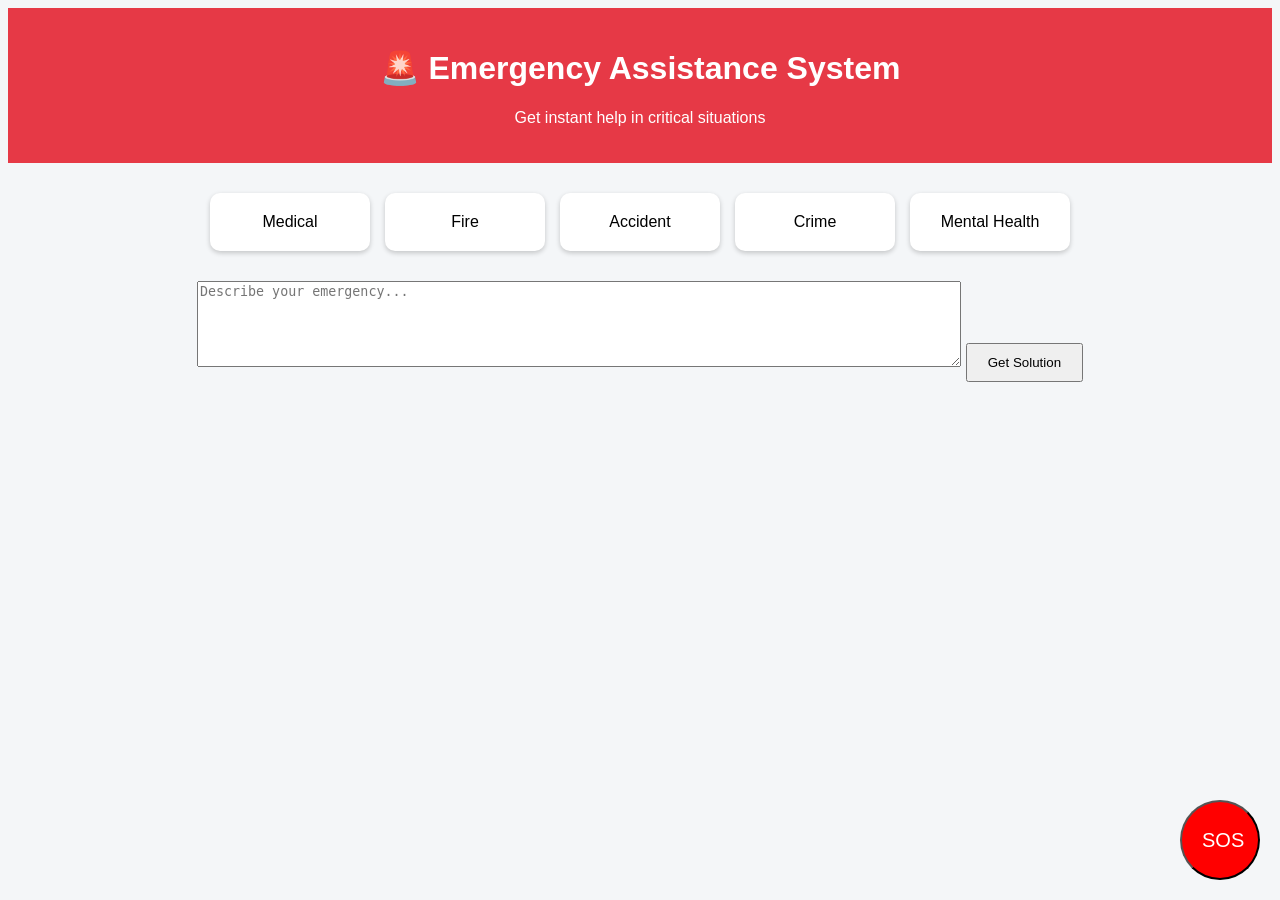
==== index.html @ 2b007519 "Add files via upload" ====
<!DOCTYPE html>
<html>
<head>
  <title>Emergency Assistance System</title>
  <link rel="stylesheet" href="style.css">
</head>
<body>

<header>
  <h1>🚨 Emergency Assistance System</h1>
  <p>Get instant help in critical situations</p>
</header>

<section class="cards">
  <div class="card">Medical</div>
  <div class="card">Fire</div>
  <div class="card">Accident</div>
  <div class="card">Crime</div>
  <div class="card">Mental Health</div>
</section>

<section class="input-box">
  <textarea placeholder="Describe your emergency..."></textarea>
  <button>Get Solution</button>
</section>

<button class="sos">SOS</button>

<script src="script.js"></script>
</body>
</html>
---- style.css ----
body {
  font-family: Arial;
  background: #f4f6f8;
  text-align: center;
}

header {
  background: #e63946;
  color: white;
  padding: 20px;
}

.cards {
  display: flex;
  justify-content: center;
  gap: 15px;
  margin: 30px;
}

.card {
  background: white;
  padding: 20px;
  width: 120px;
  border-radius: 10px;
  cursor: pointer;
  box-shadow: 0 2px 5px rgba(0,0,0,0.2);
}

textarea {
  width: 60%;
  height: 80px;
}

button {
  padding: 10px 20px;
  margin-top: 10px;
}

.sos {
  position: fixed;
  bottom: 20px;
  right: 20px;
  background: red;
  color: white;
  border-radius: 50%;
  width: 80px;
  height: 80px;
  font-size: 20px;
}
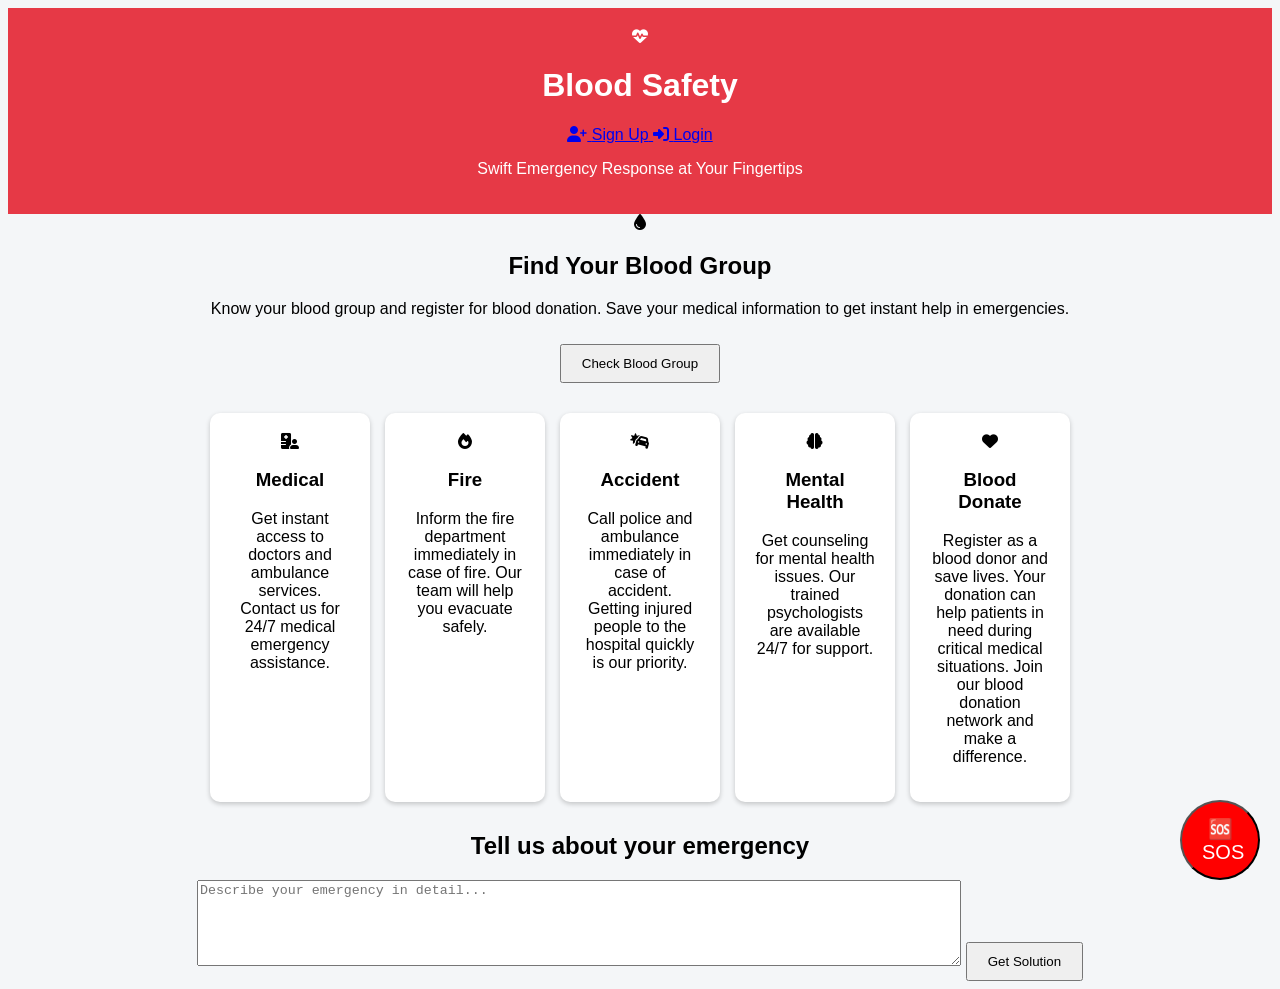
==== commit dc06adef: "Revamp index.html for Emergency Assistance System Updated the HTML structure to enhance the Emergenc" ====
--- a/index.html
+++ b/index.html
@@ -3,28 +3,81 @@
 <head>
   <title>Emergency Assistance System</title>
   <link rel="stylesheet" href="style.css">
+  <link rel="stylesheet" href="https://cdnjs.cloudflare.com/ajax/libs/font-awesome/6.4.0/css/all.min.css">
 </head>
 <body>
 
 <header>
-  <h1>🚨 Emergency Assistance System</h1>
-  <p>Get instant help in critical situations</p>
+  <div class="header-top">
+    <div class="logo-section">
+      <i class="fas fa-heartbeat"></i>
+      <h1>Blood Safety</h1>
+    </div>
+    <div class="auth-icons">
+      <a href="#signup" class="icon-link" title="Sign Up">
+        <i class="fas fa-user-plus"></i>
+        <span>Sign Up</span>
+      </a>
+      <a href="#login" class="icon-link" title="Login">
+        <i class="fas fa-sign-in-alt"></i>
+        <span>Login</span>
+      </a>
+    </div>
+  </div>
+  <p>Swift Emergency Response at Your Fingertips</p>
 </header>
 
+<section class="info-section">
+  <div class="blood-group-card">
+    <div class="blood-icon">
+      <i class="fas fa-droplet"></i>
+    </div>
+    <h2>Find Your Blood Group</h2>
+    <p>Know your blood group and register for blood donation. Save your medical information to get instant help in emergencies.</p>
+    <button class="btn-blood-group">Check Blood Group</button>
+  </div>
+  
+</section>
+
 <section class="cards">
-  <div class="card">Medical</div>
-  <div class="card">Fire</div>
-  <div class="card">Accident</div>
-  <div class="card">Crime</div>
-  <div class="card">Mental Health</div>
+  <div class="card">
+    <div class="card-icon"><i class="fas fa-hospital-user"></i></div>
+    <h3>Medical</h3>
+    <p>Get instant access to doctors and ambulance services. Contact us for 24/7 medical emergency assistance.</p>
+  </div>
+  
+  <div class="card">
+    <div class="card-icon"><i class="fas fa-fire"></i></div>
+    <h3>Fire</h3>
+    <p>Inform the fire department immediately in case of fire. Our team will help you evacuate safely.</p>
+  </div>
+  
+  <div class="card">
+    <div class="card-icon"><i class="fas fa-car-crash"></i></div>
+    <h3>Accident</h3>
+    <p>Call police and ambulance immediately in case of accident. Getting injured people to the hospital quickly is our priority.</p>
+  </div>
+ 
+  <div class="card">
+    <div class="card-icon"><i class="fas fa-brain"></i></div>
+    <h3>Mental Health</h3>
+    <p>Get counseling for mental health issues. Our trained psychologists are available 24/7 for support.</p>
+  </div>
+
+  <div class="card">
+    <div class="card-icon"><i class="fas fa-heart"></i></div>
+    <h3>Blood Donate</h3>
+    <p>Register as a blood donor and save lives. Your donation can help patients in need during critical medical situations. Join our blood donation network and make a difference.</p>
+  </div>
 </section>
 
 <section class="input-box">
-  <textarea placeholder="Describe your emergency..."></textarea>
-  <button>Get Solution</button>
+  <h2>Tell us about your emergency</h2>
+  <textarea placeholder="Describe your emergency in detail..."></textarea>
+  <button class="btn-solution">Get Solution</button>
 </section>
 
-<button class="sos">SOS</button>
+<button class="sos">🆘 SOS</button>
 
 <script src="script.js"></script>
 </body>
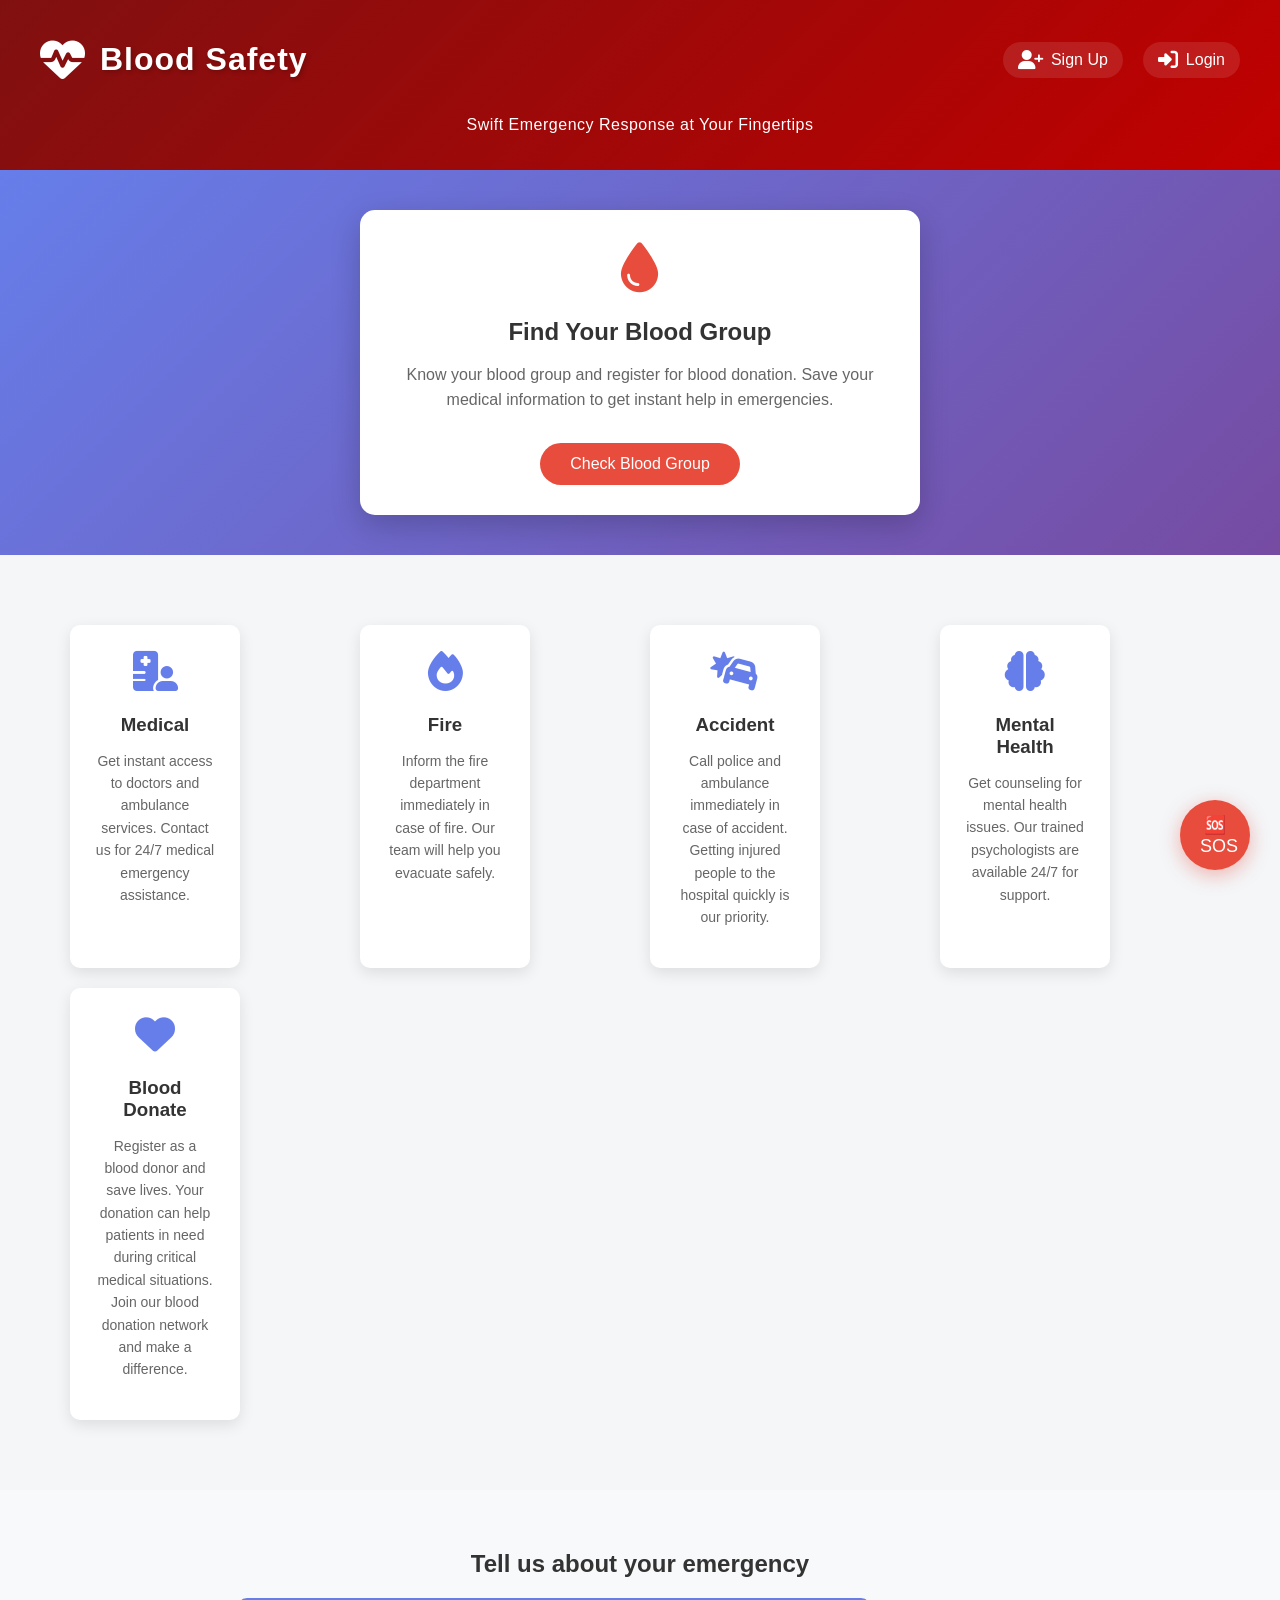
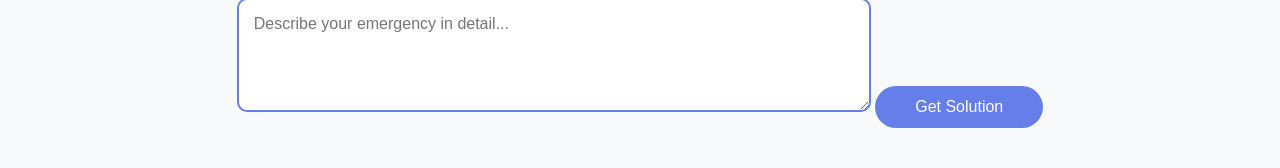
==== commit 9ccb22bd: "Add files via upload" ====
--- a/index.html
+++ b/index.html
@@ -81,4 +81,4 @@
 
 <script src="script.js"></script>
 </body>
-</html>
+</html>
--- a/style.css
+++ b/style.css
@@ -1,3 +1,13 @@
+body {
+  margin: 0;
+  padding: 0;
+  overflow-x: hidden;
+}
+
+html {
+  margin: 0;
+  padding: 0;
+}
 body {
   font-family: Arial;
   background: #f4f6f8;
@@ -5,9 +15,76 @@
 }
 
 header {
-  background: #e63946;
-  color: white;
-  padding: 20px;
+  background: linear-gradient(135deg, #801010 0%, #c10000 100%);
+  color: white;
+  padding: 20px 40px;
+  box-shadow: 0 5px 20px rgba(0,0,0,0.1);
+}
+
+.header-top {
+  display: flex;
+  justify-content: space-between;
+  align-items: center;
+  margin-bottom: 10px;
+}
+
+.logo-section {
+  display: flex;
+  align-items: center;
+  gap: 15px;
+}
+
+.logo-section i {
+  font-size: 45px;
+  color: #fff;
+  animation: heartbeat 1.5s infinite;
+}
+
+.logo-section h1 {
+  font-size: 32px;
+  font-weight: 700;
+  letter-spacing: 1px;
+  text-shadow: 2px 2px 4px rgba(0,0,0,0.2);
+}
+
+@keyframes heartbeat {
+  0%, 100% { transform: scale(1); }
+  50% { transform: scale(1.1); }
+}
+
+.auth-icons {
+  display: flex;
+  gap: 25px;
+}
+
+.icon-link {
+  display: flex;
+  align-items: center;
+  gap: 8px;
+  text-decoration: none;
+  color: white;
+  font-size: 16px;
+  transition: 0.3s ease;
+  padding: 8px 15px;
+  border-radius: 20px;
+  background: rgba(255,255,255,0.1);
+}
+
+.icon-link:hover {
+  color: #ffcc00;
+  background: rgba(255,255,255,0.2);
+  transform: translateY(-3px);
+}
+
+.icon-link i {
+  font-size: 18px;
+}
+
+header p {
+  text-align: center;
+  font-size: 16px;
+  font-weight: 300;
+  letter-spacing: 0.5px;
 }
 
 .cards {
@@ -47,3 +124,191 @@
   height: 80px;
   font-size: 20px;
 }
+.header-top {
+  display: flex;
+  justify-content: space-between;
+  align-items: center;
+}
+
+.auth-icons {
+  display: flex;
+  gap: 20px;
+}
+
+.icon-link {
+  display: flex;
+  align-items: center;
+  gap: 8px;
+  text-decoration: none;
+  color: white;
+  font-size: 16px;
+  transition: 0.3s ease;
+}
+
+.icon-link:hover {
+  color: #ffcc00;
+  transform: scale(1.1);
+}
+
+.icon-link i {
+  font-size: 20px;
+}
+/* ...existing code... */
+
+.info-section {
+  padding: 40px 20px;
+  background: linear-gradient(135deg, #667eea 0%, #764ba2 100%);
+  text-align: center;
+}
+
+.blood-group-card {
+  background: white;
+  padding: 30px;
+  border-radius: 15px;
+  max-width: 500px;
+  margin: 0 auto;
+  box-shadow: 0 10px 30px rgba(0,0,0,0.2);
+  transition: transform 0.3s ease;
+}
+
+.blood-group-card:hover {
+  transform: translateY(-10px);
+}
+
+.blood-icon {
+  font-size: 50px;
+  color: #e74c3c;
+  margin-bottom: 15px;
+}
+
+.blood-group-card h2 {
+  color: #333;
+  margin-bottom: 15px;
+}
+
+.blood-group-card p {
+  color: #666;
+  line-height: 1.6;
+  margin-bottom: 20px;
+}
+
+.btn-blood-group {
+  background: #e74c3c;
+  color: white;
+  padding: 12px 30px;
+  border: none;
+  border-radius: 25px;
+  cursor: pointer;
+  font-size: 16px;
+  transition: 0.3s ease;
+}
+
+.btn-blood-group:hover {
+  background: #c0392b;
+  transform: scale(1.05);
+}
+
+/* Cards styling */
+.cards {
+  display: grid;
+  grid-template-columns: repeat(auto-fit, minmax(250px, 1fr));
+  gap: 20px;
+  padding: 40px;
+}
+
+.card {
+  background: white;
+  padding: 25px;
+  border-radius: 10px;
+  box-shadow: 0 5px 15px rgba(0,0,0,0.1);
+  transition: transform 0.3s ease;
+  text-align: center;
+}
+
+.card:hover {
+  transform: translateY(-10px);
+  box-shadow: 0 10px 25px rgba(0,0,0,0.2);
+}
+
+.card-icon {
+  font-size: 40px;
+  margin-bottom: 15px;
+  color: #667eea;
+}
+
+.card h3 {
+  color: #333;
+  margin-bottom: 10px;
+}
+
+.card p {
+  color: #666;
+  line-height: 1.6;
+  font-size: 14px;
+}
+
+/* Input section */
+.input-box {
+  padding: 40px;
+  background: #f8f9fa;
+  text-align: center;
+}
+
+.input-box h2 {
+  color: #333;
+  margin-bottom: 20px;
+}
+
+.input-box textarea {
+  width: 90%;
+  max-width: 600px;
+  padding: 15px;
+  border-radius: 10px;
+  border: 2px solid #667eea;
+  font-size: 16px;
+  font-family: Arial, sans-serif;
+}
+
+.btn-solution {
+  background: #667eea;
+  color: white;
+  padding: 12px 40px;
+  border: none;
+  border-radius: 25px;
+  cursor: pointer;
+  font-size: 16px;
+  margin-top: 15px;
+  transition: 0.3s ease;
+}
+
+.btn-solution:hover {
+  background: #5568d3;
+  transform: scale(1.05);
+}
+
+/* SOS Button */
+.sos {
+  position: fixed;
+  bottom: 30px;
+  right: 30px;
+  width: 70px;
+  height: 70px;
+  border-radius: 50%;
+  background: #e74c3c;
+  color: white;
+  border: none;
+  font-size: 18px;
+  cursor: pointer;
+  box-shadow: 0 5px 20px rgba(231, 76, 60, 0.4);
+  animation: pulse 2s infinite;
+}
+
+.sos:hover {
+  background: #c0392b;
+  transform: scale(1.1);
+}
+
+@keyframes pulse {
+  0%, 100% { box-shadow: 0 5px 20px rgba(231, 76, 60, 0.4); }
+  50% { box-shadow: 0 5px 40px rgba(231, 76, 60, 0.8); }
+}
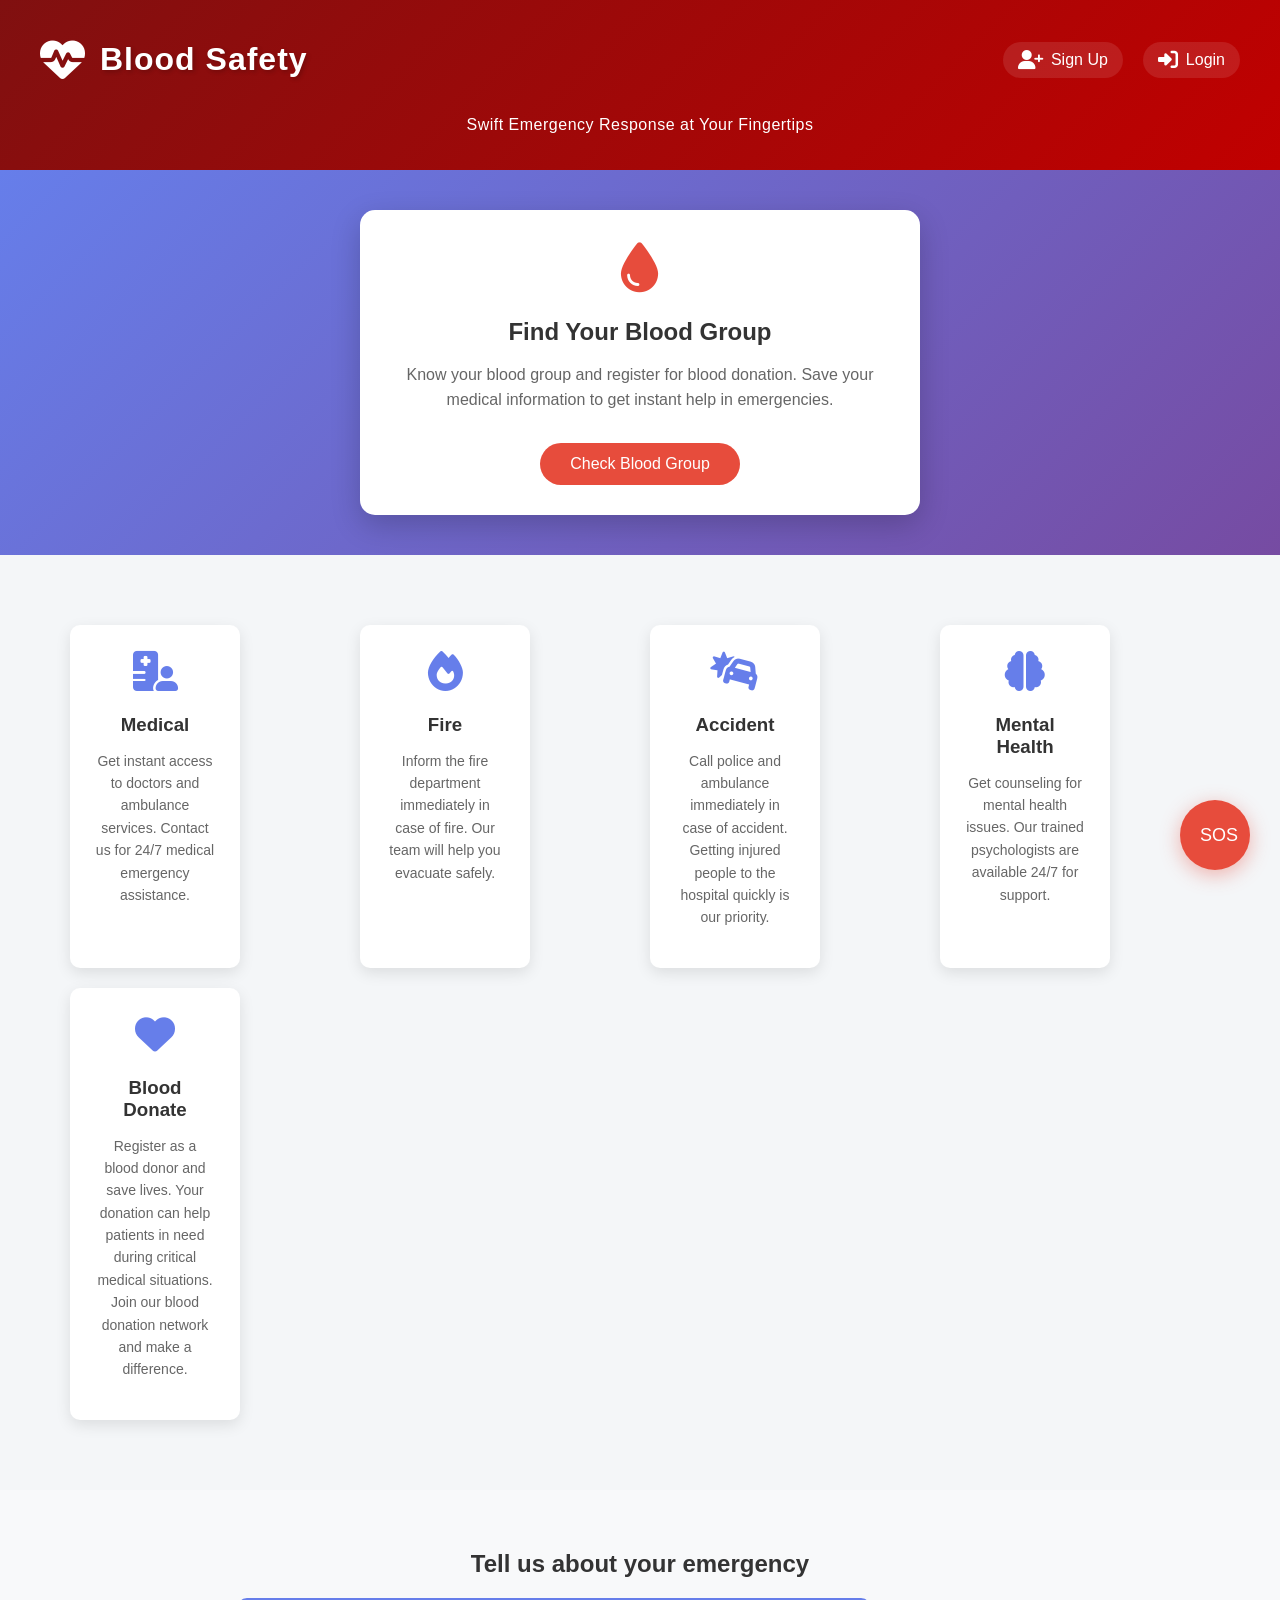
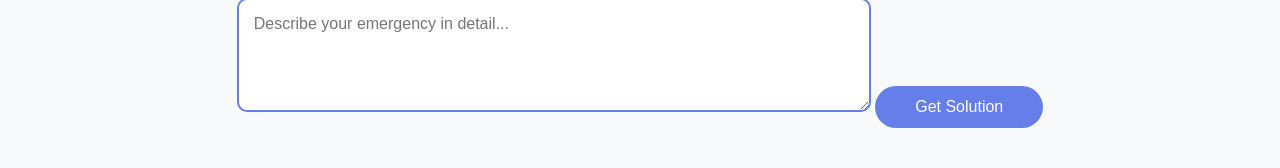
==== commit 2e59f6f1: "Fix HTML formatting and add SOS button" ====
--- a/index.html
+++ b/index.html
@@ -77,8 +77,9 @@
   <button class="btn-solution">Get Solution</button>
 </section>
 
-<button class="sos">🆘 SOS</button>
+<button class="sos">SOS</button>
 
 <script src="script.js"></script>
 </body>
-</html>+
+</html>
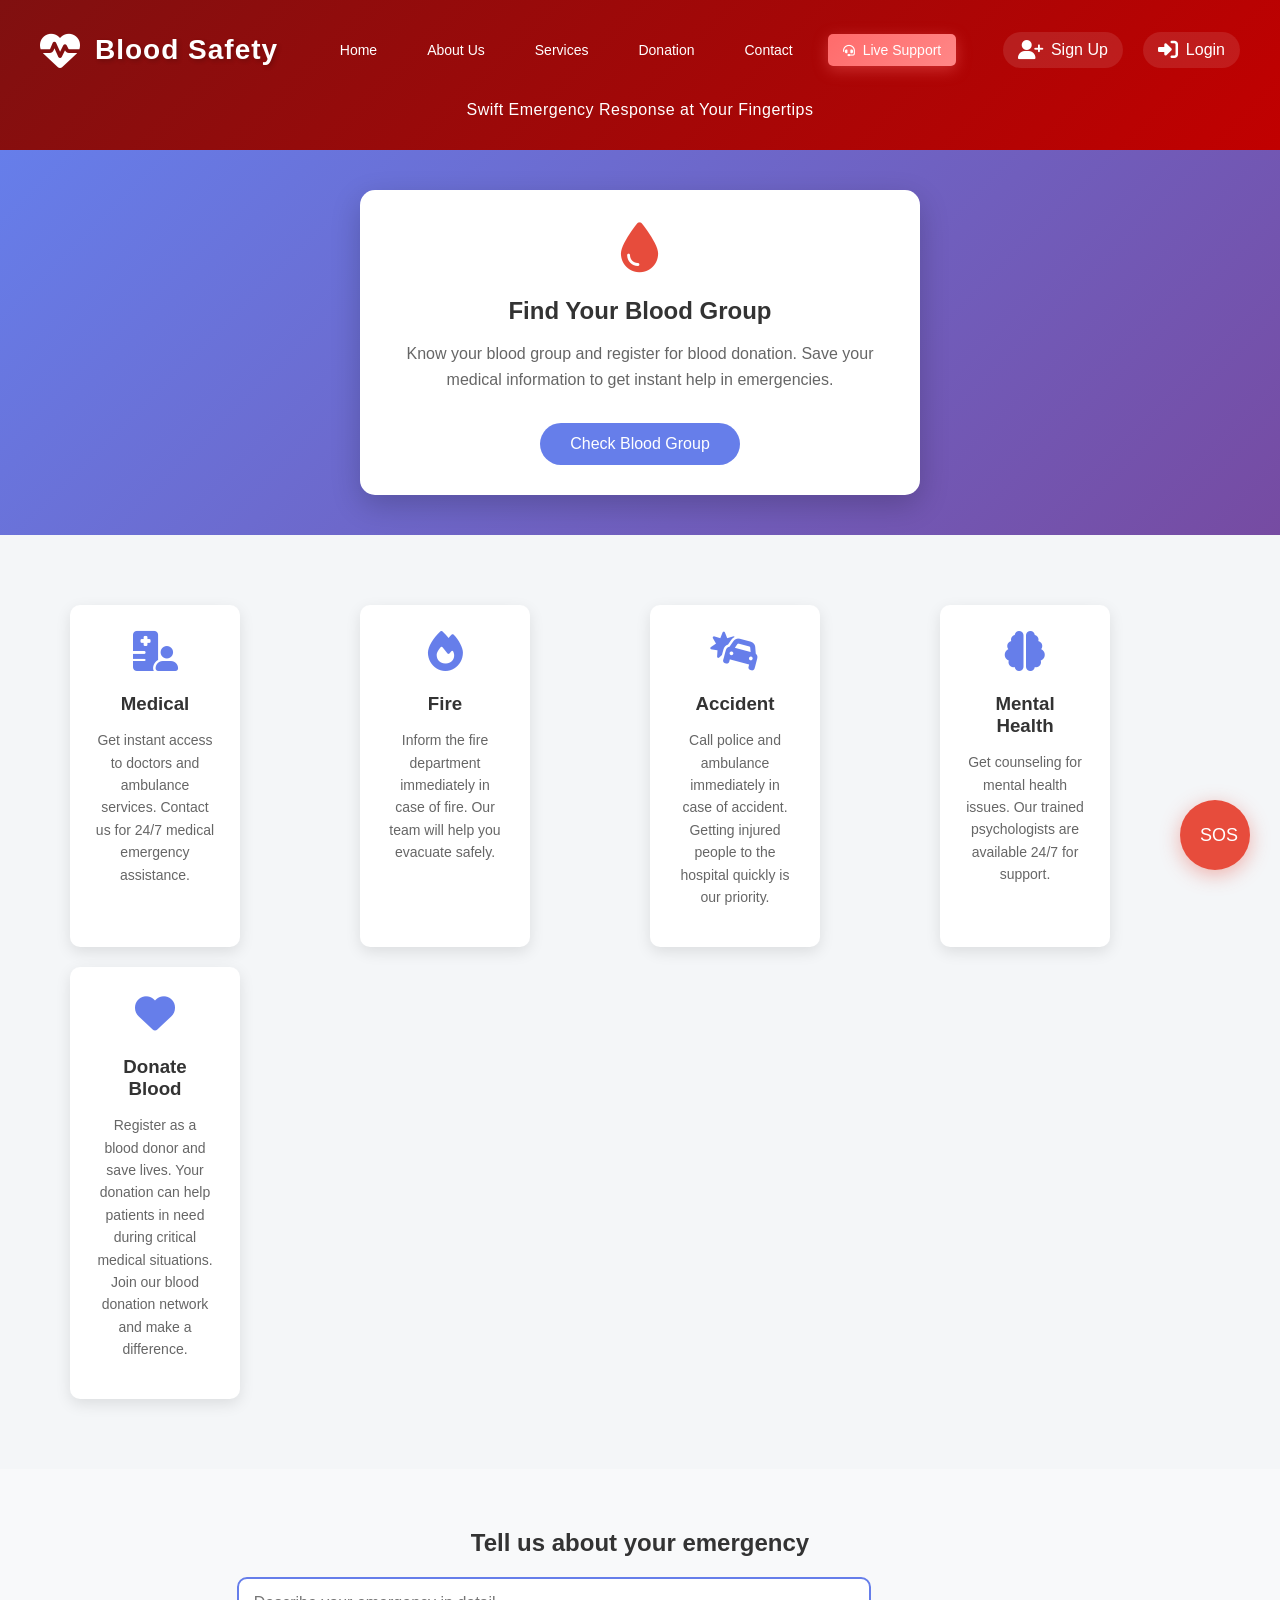
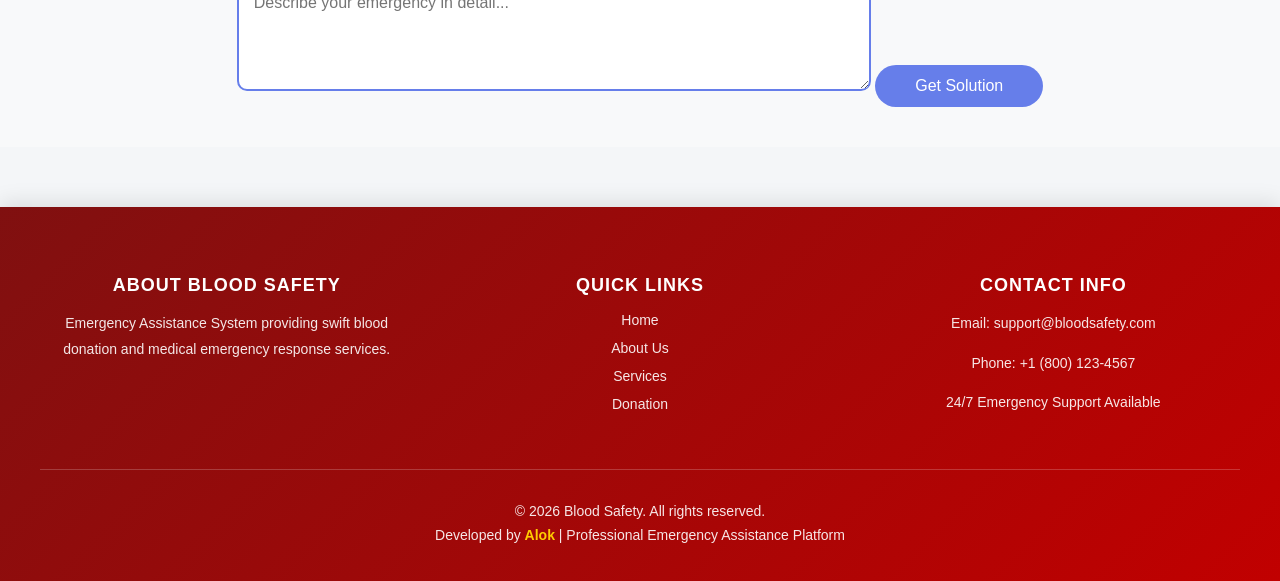
==== commit bd24b1b8: "Add files via upload" ====
--- a/index.html
+++ b/index.html
@@ -13,12 +13,22 @@
       <i class="fas fa-heartbeat"></i>
       <h1>Blood Safety</h1>
     </div>
+    <nav class="navbar">
+      <ul class="nav-menu">
+        <li><a href="#home">Home</a></li>
+        <li><a href="#about">About Us</a></li>
+        <li><a href="#services">Services</a></li>
+        <li><a href="#donation">Donation</a></li>
+        <li><a href="#contact">Contact</a></li>
+        <li><a href="#support" class="live-support-btn"><i class="fas fa-headset"></i> Live Support</a></li>
+      </ul>
+    </nav>
     <div class="auth-icons">
-      <a href="#signup" class="icon-link" title="Sign Up">
+      <a href="signup.html" class="icon-link" title="Sign Up">
         <i class="fas fa-user-plus"></i>
         <span>Sign Up</span>
       </a>
-      <a href="#login" class="icon-link" title="Login">
+      <a href="login.html" class="icon-link" title="Login">
         <i class="fas fa-sign-in-alt"></i>
         <span>Login</span>
       </a>
@@ -66,7 +76,7 @@
 
   <div class="card">
     <div class="card-icon"><i class="fas fa-heart"></i></div>
-    <h3>Blood Donate</h3>
+    <h3>Donate Blood</h3>
     <p>Register as a blood donor and save lives. Your donation can help patients in need during critical medical situations. Join our blood donation network and make a difference.</p>
   </div>
 </section>
@@ -79,7 +89,34 @@
 
 <button class="sos">SOS</button>
 
+<footer>
+  <div class="footer-content">
+    <div class="footer-section">
+      <h3>About Blood Safety</h3>
+      <p>Emergency Assistance System providing swift blood donation and medical emergency response services.</p>
+    </div>
+    <div class="footer-section">
+      <h3>Quick Links</h3>
+      <ul>
+        <li><a href="#home">Home</a></li>
+        <li><a href="#about">About Us</a></li>
+        <li><a href="#services">Services</a></li>
+        <li><a href="#donation">Donation</a></li>
+      </ul>
+    </div>
+    <div class="footer-section">
+      <h3>Contact Info</h3>
+      <p>Email: support@bloodsafety.com</p>
+      <p>Phone: +1 (800) 123-4567</p>
+      <p>24/7 Emergency Support Available</p>
+    </div>
+  </div>
+  <div class="footer-bottom">
+    <p>&copy; 2026 Blood Safety. All rights reserved.</p>
+    <p>Developed by <strong>Alok</strong> | Professional Emergency Assistance Platform</p>
+  </div>
+</footer>
+
 <script src="script.js"></script>
 </body>
-
-</html>
+</html>
--- a/style.css
+++ b/style.css
@@ -17,7 +17,7 @@
 header {
   background: linear-gradient(135deg, #801010 0%, #c10000 100%);
   color: white;
-  padding: 20px 40px;
+  padding: 15px 40px;
   box-shadow: 0 5px 20px rgba(0,0,0,0.1);
 }
 
@@ -35,13 +35,13 @@
 }
 
 .logo-section i {
-  font-size: 45px;
+  font-size: 40px;
   color: #fff;
   animation: heartbeat 1.5s infinite;
 }
 
 .logo-section h1 {
-  font-size: 32px;
+  font-size: 28px;
   font-weight: 700;
   letter-spacing: 1px;
   text-shadow: 2px 2px 4px rgba(0,0,0,0.2);
@@ -78,6 +78,97 @@
 
 .icon-link i {
   font-size: 18px;
+}
+
+.navbar {
+  flex: 1;
+  display: flex;
+  justify-content: center;
+  margin: 0 20px;
+}
+
+.nav-menu {
+  list-style: none;
+  display: flex;
+  justify-content: center;
+  gap: 20px;
+  margin: 0;
+  padding: 0;
+  flex-wrap: wrap;
+}
+
+.nav-menu li {
+  margin: 0;
+  padding: 0;
+}
+
+.nav-menu a {
+  text-decoration: none;
+  color: white;
+  font-size: 14px;
+  font-weight: 500;
+  padding: 8px 15px;
+  border-radius: 5px;
+  transition: all 0.3s ease;
+  position: relative;
+  display: inline-block;
+  white-space: nowrap;
+}
+
+.nav-menu a:hover {
+  background-color: rgba(255, 255, 255, 0.2);
+  color: #ffcc00;
+  transform: translateY(-2px);
+}
+
+.nav-menu a::after {
+  content: '';
+  position: absolute;
+  width: 0;
+  height: 2px;
+  bottom: 5px;
+  left: 20px;
+  background-color: #ffcc00;
+  transition: width 0.3s ease;
+}
+
+.nav-menu a:hover::after {
+  width: calc(100% - 40px);
+}
+
+.live-support-btn {
+  background: linear-gradient(135deg, #ff6b6b, #ff8787) !important;
+  color: white !important;
+  font-weight: 600;
+  font-size: 13px;
+  border-radius: 20px;
+  padding: 8px 15px !important;
+  box-shadow: 0 4px 15px rgba(255, 107, 107, 0.4);
+  animation: pulse 2s infinite;
+}
+
+.live-support-btn i {
+  margin-right: 4px;
+  font-size: 12px;
+}
+
+.live-support-btn:hover {
+  background: linear-gradient(135deg, #ff5252, #ff6e6e) !important;
+  box-shadow: 0 6px 20px rgba(255, 107, 107, 0.6) !important;
+  transform: translateY(-3px) !important;
+}
+
+.live-support-btn:hover::after {
+  display: none;
+}
+
+@keyframes pulse {
+  0%, 100% {
+    box-shadow: 0 4px 15px rgba(255, 107, 107, 0.4);
+  }
+  50% {
+    box-shadow: 0 4px 25px rgba(255, 107, 107, 0.7);
+  }
 }
 
 header p {
@@ -193,7 +284,7 @@
 }
 
 .btn-blood-group {
-  background: #e74c3c;
+  background: #667eea;
   color: white;
   padding: 12px 30px;
   border: none;
@@ -204,7 +295,7 @@
 }
 
 .btn-blood-group:hover {
-  background: #c0392b;
+  background: #764ba2;
   transform: scale(1.05);
 }
 
@@ -308,7 +399,543 @@
   transform: scale(1.1);
 }
 
+footer {
+  background: linear-gradient(135deg, #801010 0%, #c10000 100%);
+  color: white;
+  padding: 50px 40px 30px;
+  margin-top: 60px;
+  box-shadow: 0 -5px 20px rgba(0,0,0,0.1);
+}
+
+.footer-content {
+  display: grid;
+  grid-template-columns: repeat(auto-fit, minmax(250px, 1fr));
+  gap: 40px;
+  max-width: 1200px;
+  margin: 0 auto 40px;
+}
+
+.footer-section h3 {
+  font-size: 18px;
+  font-weight: 600;
+  margin-bottom: 15px;
+  text-transform: uppercase;
+  letter-spacing: 1px;
+}
+
+.footer-section p {
+  font-size: 14px;
+  line-height: 1.8;
+  color: rgba(255, 255, 255, 0.9);
+}
+
+.footer-section ul {
+  list-style: none;
+  padding: 0;
+  margin: 0;
+}
+
+.footer-section ul li {
+  margin-bottom: 10px;
+}
+
+.footer-section ul li a {
+  color: rgba(255, 255, 255, 0.9);
+  text-decoration: none;
+  transition: 0.3s ease;
+  font-size: 14px;
+}
+
+.footer-section ul li a:hover {
+  color: #ffcc00;
+  padding-left: 5px;
+}
+
+.footer-bottom {
+  text-align: center;
+  border-top: 1px solid rgba(255, 255, 255, 0.2);
+  padding-top: 25px;
+  font-size: 14px;
+}
+
+.footer-bottom p {
+  margin: 8px 0;
+  color: rgba(255, 255, 255, 0.9);
+}
+
+.footer-bottom strong {
+  color: #ffcc00;
+  font-weight: 600;
+}
+
 @keyframes pulse {
   0%, 100% { box-shadow: 0 5px 20px rgba(231, 76, 60, 0.4); }
   50% { box-shadow: 0 5px 40px rgba(231, 76, 60, 0.8); }
+}
+
+/* Signup Page Styles */
+.signup-container {
+  display: flex;
+  justify-content: center;
+  align-items: center;
+  min-height: calc(100vh - 350px);
+  padding: 40px 20px;
+  background: #f4f6f8;
+}
+
+.signup-card {
+  background: white;
+  border-radius: 15px;
+  box-shadow: 0 10px 40px rgba(0, 0, 0, 0.1);
+  padding: 50px;
+  max-width: 600px;
+  width: 100%;
+  animation: slideUp 0.5s ease;
+}
+
+@keyframes slideUp {
+  from {
+    opacity: 0;
+    transform: translateY(30px);
+  }
+  to {
+    opacity: 1;
+    transform: translateY(0);
+  }
+}
+
+.signup-header {
+  text-align: center;
+  margin-bottom: 35px;
+}
+
+.signup-header h2 {
+  font-size: 28px;
+  color: #764ba2;
+  margin: 0 0 10px;
+  font-weight: 700;
+}
+
+.signup-header p {
+  color: #666;
+  font-size: 14px;
+  margin: 0;
+}
+
+.signup-form {
+  display: flex;
+  flex-direction: column;
+  gap: 20px;
+}
+
+.form-group {
+  display: flex;
+  flex-direction: column;
+}
+
+.form-group label {
+  font-size: 14px;
+  font-weight: 600;
+  color: #333;
+  margin-bottom: 8px;
+  text-transform: uppercase;
+  letter-spacing: 0.5px;
+}
+
+.form-group input,
+.form-group select {
+  padding: 12px 15px;
+  border: 2px solid #e0e0e0;
+  border-radius: 8px;
+  font-size: 14px;
+  font-family: Arial, sans-serif;
+  transition: all 0.3s ease;
+  background: white;
+}
+
+.form-group input:focus,
+.form-group select:focus {
+  outline: none;
+  border-color: #c10000;
+  box-shadow: 0 0 0 3px rgba(193, 0, 0, 0.1);
+}
+
+.form-group input::placeholder {
+  color: #999;
+}
+
+.form-row {
+  display: grid;
+  grid-template-columns: repeat(auto-fit, minmax(150px, 1fr));
+  gap: 15px;
+}
+
+.form-group.checkbox {
+  flex-direction: row;
+  align-items: center;
+  gap: 10px;
+}
+
+.form-group.checkbox input {
+  width: 18px;
+  height: 18px;
+  cursor: pointer;
+  margin: 0;
+}
+
+.form-group.checkbox label {
+  margin: 0;
+  text-transform: capitalize;
+  font-weight: 400;
+  font-size: 13px;
+  cursor: pointer;
+}
+
+.btn-signup {
+  padding: 14px 30px;
+  background: linear-gradient(135deg, #667eea 0%, #764ba2 100%);
+  color: white;
+  border: none;
+  border-radius: 8px;
+  font-size: 16px;
+  font-weight: 600;
+  cursor: pointer;
+  transition: all 0.3s ease;
+  margin-top: 10px;
+  text-transform: uppercase;
+  letter-spacing: 0.5px;
+  box-shadow: 0 5px 15px rgba(0, 0, 0, 0.3);
+}
+
+.btn-signup:hover {
+  background: linear-gradient(135deg, #667eea 0%, #764ba2 100%);
+  transform: translateY(-2px);
+  box-shadow: 0 7px 20px rgba(0, 0, 0, 0.4);
+}
+
+.btn-signup:active {
+  transform: translateY(0);
+}
+
+.login-link {
+  text-align: center;
+  margin: 20px 0 0;
+  font-size: 14px;
+  color: #666;
+}
+
+.login-link a {
+  color: #667eea;
+  text-decoration: none;
+  font-weight: 600;
+  transition: 0.3s ease;
+}
+
+.login-link a:hover {
+  color: #764ba2;
+  text-decoration: underline;
+}
+
+.icon-link.active {
+  background: rgba(193, 0, 0, 0.3);
+  color: #ffcc00;
+}
+
+/* Responsive */
+@media (max-width: 768px) {
+  .signup-card {
+    padding: 30px 20px;
+  }
+
+  .signup-header h2 {
+    font-size: 24px;
+  }
+
+  .form-row {
+    grid-template-columns: 1fr;
+  }
+}
+
+/* Login Page Styles */
+.login-container {
+  display: flex;
+  justify-content: center;
+  align-items: center;
+  min-height: calc(100vh - 350px);
+  padding: 40px 20px;
+  background: #f4f6f8;
+}
+
+.login-wrapper {
+  display: grid;
+  grid-template-columns: 1fr 1fr;
+  gap: 30px;
+  max-width: 1100px;
+  width: 100%;
+}
+
+.login-card {
+  background: white;
+  border-radius: 15px;
+  box-shadow: 0 10px 40px rgba(0, 0, 0, 0.1);
+  padding: 50px;
+  animation: slideUp 0.5s ease;
+}
+
+.login-header {
+  text-align: center;
+  margin-bottom: 30px;
+}
+
+.login-header h2 {
+  font-size: 28px;
+  color: #764ba2;
+  margin: 0 0 10px;
+  font-weight: 700;
+}
+
+.login-header p {
+  color: #666;
+  font-size: 14px;
+  margin: 0;
+}
+
+.login-form {
+  display: flex;
+  flex-direction: column;
+  gap: 20px;
+}
+
+.id-toggle {
+  display: grid;
+  grid-template-columns: 1fr 1fr;
+  gap: 10px;
+  margin-bottom: 10px;
+}
+
+.id-toggle-btn {
+  padding: 12px;
+  background: #f5f5f5;
+  border: 2px solid #e0e0e0;
+  border-radius: 8px;
+  cursor: pointer;
+  font-size: 13px;
+  font-weight: 600;
+  color: #666;
+  transition: all 0.3s ease;
+  display: flex;
+  align-items: center;
+  justify-content: center;
+  gap: 8px;
+}
+
+.id-toggle-btn.active {
+  background: linear-gradient(135deg, #667eea 0%, #764ba2 100%);
+  color: white;
+  border-color: #666;
+}
+
+.id-toggle-btn:hover {
+  border-color: #000000;
+}
+
+.form-group.hidden {
+  display: none;
+}
+
+.password-input-wrapper {
+  position: relative;
+  display: flex;
+  align-items: center;
+}
+
+.password-input-wrapper input {
+  width: 100%;
+}
+
+.toggle-password {
+  position: absolute;
+  right: 12px;
+  background: none;
+  border: none;
+  cursor: pointer;
+  color: #999;
+  font-size: 16px;
+  transition: 0.3s ease;
+}
+
+.toggle-password:hover {
+  color: #000000;
+}
+
+.security-info {
+  display: flex;
+  align-items: center;
+  gap: 10px;
+  padding: 12px;
+  background: #f0f8ff;
+  border-left: 4px solid #2196F3;
+  border-radius: 6px;
+  font-size: 13px;
+  color: #1565c0;
+}
+
+.security-info i {
+  color: #2196F3;
+  font-size: 14px;
+}
+
+.btn-login {
+  padding: 14px 30px;
+  background: linear-gradient(135deg, #667eea 0%, #764ba2 100%);
+  color: white;
+  border: none;
+  border-radius: 8px;
+  font-size: 16px;
+  font-weight: 600;
+  cursor: pointer;
+  transition: all 0.3s ease;
+  margin-top: 10px;
+  text-transform: uppercase;
+  letter-spacing: 0.5px;
+  box-shadow: 0 5px 15px rgba(0, 0, 0, 0.3);
+}
+
+.btn-login:hover {
+  background: linear-gradient(135deg, #667eea 0%, #764ba2 100%);
+  transform: translateY(-2px);
+  box-shadow: 0 7px 20px rgba(0, 0, 0, 0.4);
+}
+
+.btn-login:active {
+  transform: translateY(0);
+}
+
+.login-links {
+  text-align: center;
+  margin-top: 20px;
+  font-size: 13px;
+}
+
+.login-links a {
+  color: #667eea;
+  text-decoration: none;
+  font-weight: 600;
+  transition: 0.3s ease;
+}
+
+.login-links a:hover {
+  color: #764ba2;
+  text-decoration: underline;
+}
+
+.divider {
+  color: #ccc;
+  margin: 0 10px;
+}
+
+.two-factor {
+  margin-top: 20px;
+  padding: 12px;
+  background: #e8f5e9;
+  border-radius: 8px;
+  color: #2e7d32;
+  font-size: 13px;
+  font-weight: 500;
+  text-align: center;
+}
+
+.two-factor i {
+  color: #4caf50;
+  margin-right: 6px;
+}
+
+/* Security Card */
+.security-card {
+  background: linear-gradient(135deg, #667eea 0%, #764ba2 100%);
+  color: white;
+  border-radius: 15px;
+  padding: 40px;
+  box-shadow: 0 10px 40px rgba(0, 0, 0, 0.1);
+  animation: slideUp 0.5s ease 0.1s both;
+}
+
+.security-card h3 {
+  font-size: 22px;
+  margin-top: 0;
+  margin-bottom: 25px;
+  text-align: center;
+  display: flex;
+  align-items: center;
+  justify-content: center;
+  gap: 10px;
+}
+
+.security-card i {
+  font-size: 24px;
+}
+
+.security-features {
+  display: grid;
+  grid-template-columns: 1fr;
+  gap: 20px;
+}
+
+.security-feature {
+  background: rgba(255, 255, 255, 0.1);
+  padding: 20px;
+  border-radius: 10px;
+  text-align: center;
+  transition: all 0.3s ease;
+  border: 2px solid rgba(255, 255, 255, 0.2);
+}
+
+.security-feature:hover {
+  background: rgba(255, 255, 255, 0.15);
+  border-color: rgba(255, 255, 255, 0.4);
+  transform: translateY(-3px);
+}
+
+.security-feature i {
+  font-size: 28px;
+  color: #ffcc00;
+  margin-bottom: 10px;
+}
+
+.security-feature h4 {
+  font-size: 16px;
+  font-weight: 600;
+  margin: 10px 0 5px;
+}
+
+.security-feature p {
+  font-size: 13px;
+  margin: 0;
+  opacity: 0.9;
+}
+
+/* Responsive */
+@media (max-width: 1024px) {
+  .login-wrapper {
+    grid-template-columns: 1fr;
+  }
+}
+
+@media (max-width: 768px) {
+  .login-card,
+  .security-card {
+    padding: 30px 20px;
+  }
+
+  .login-header h2 {
+    font-size: 24px;
+  }
+
+  .login-wrapper {
+    gap: 20px;
+  }
+
+  .security-features {
+    grid-template-columns: 1fr;
+  }
 }
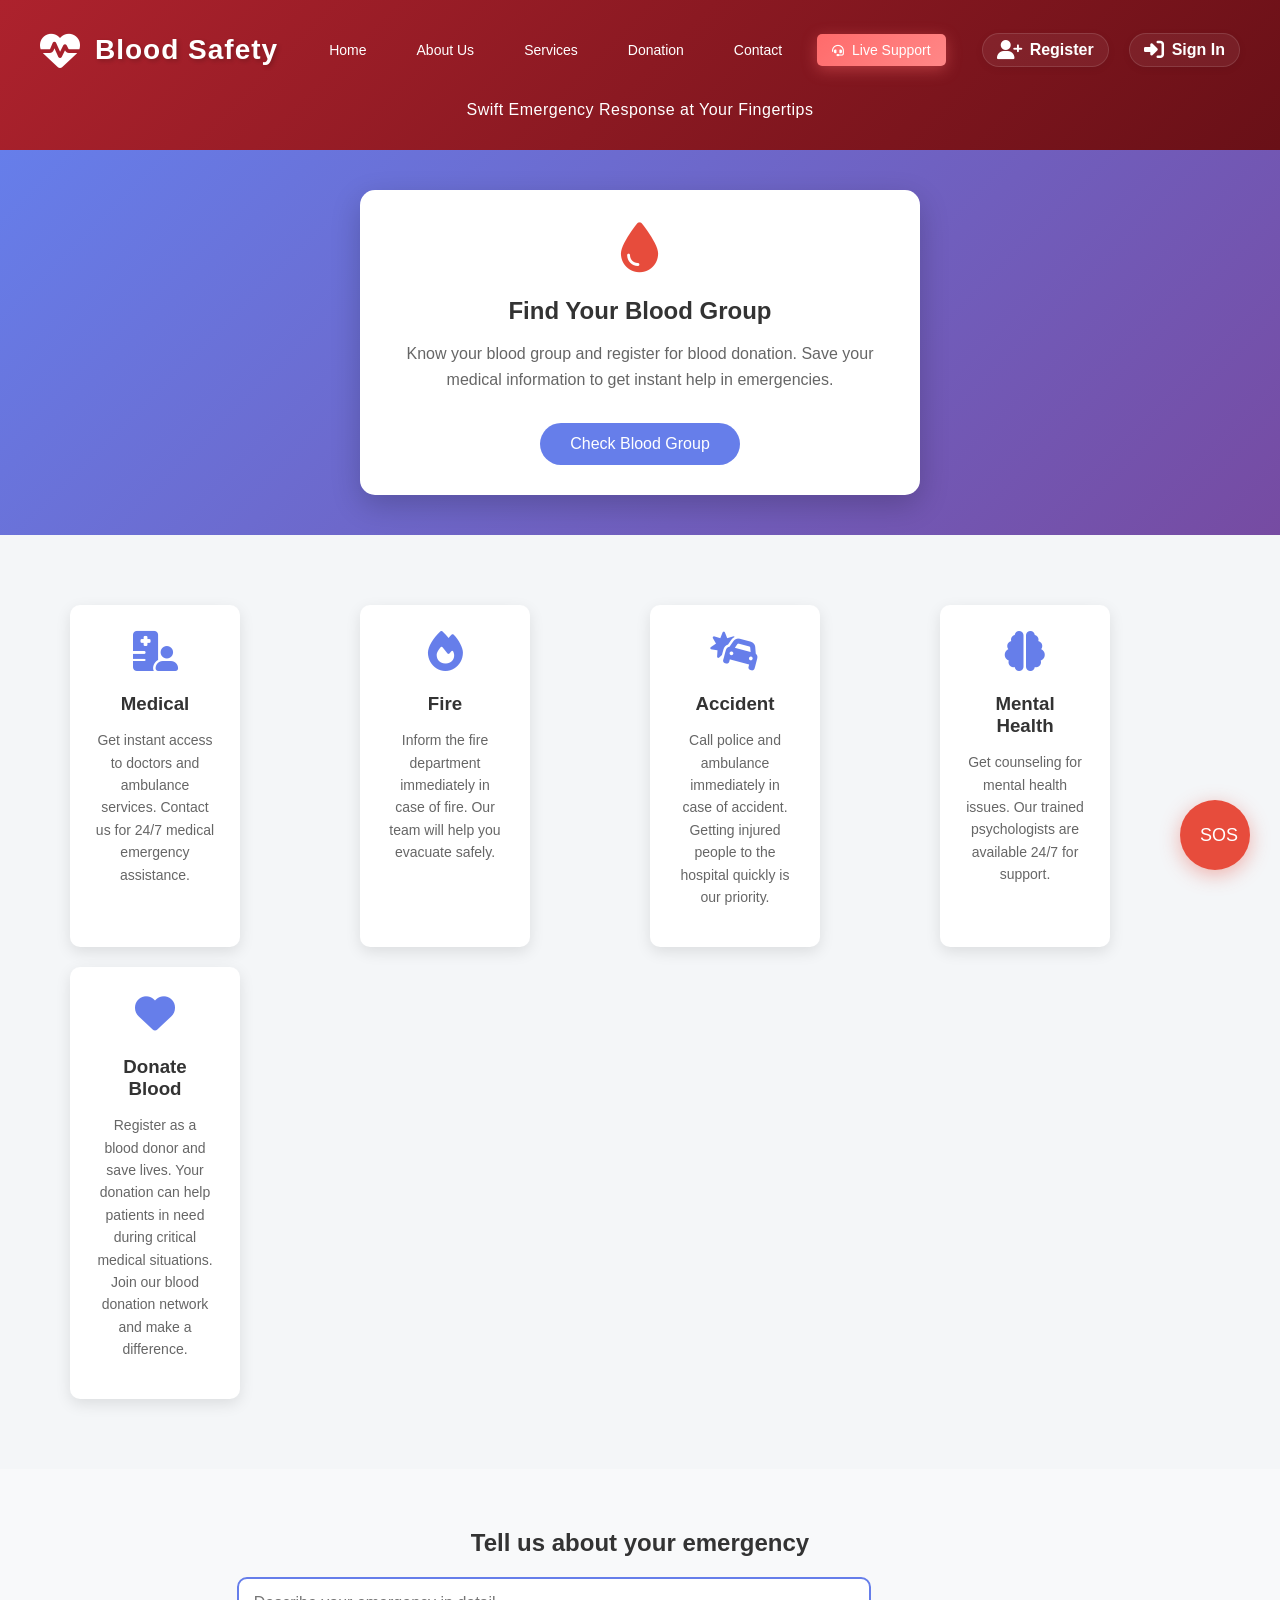
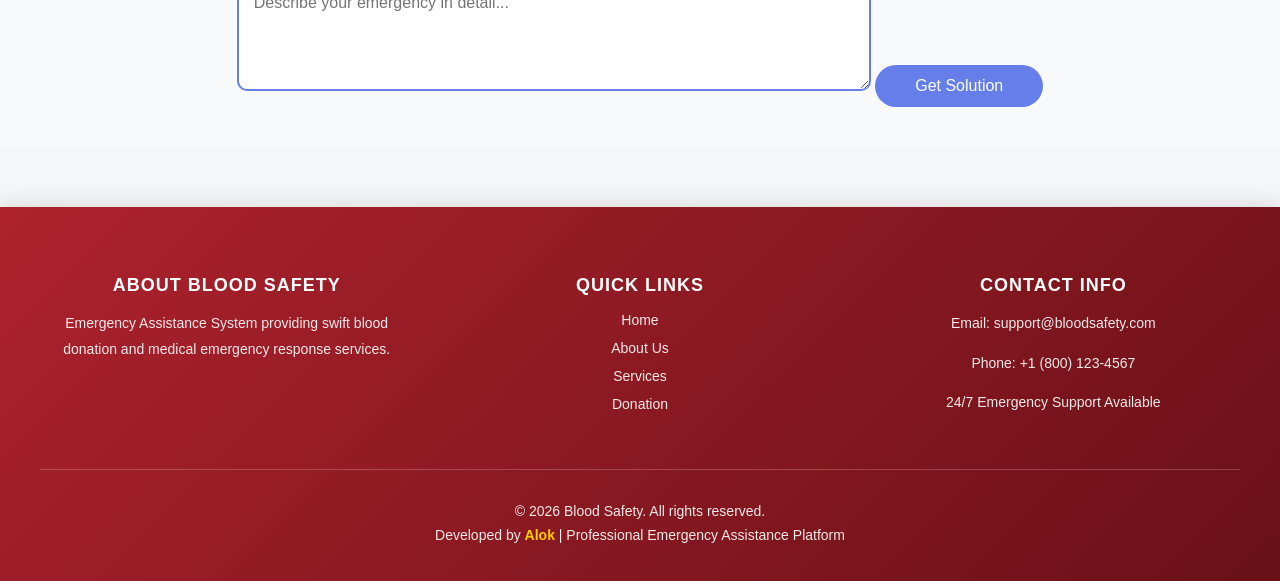
==== commit 59839d4d: "Add files via upload" ====
--- a/index.html
+++ b/index.html
@@ -19,18 +19,18 @@
         <li><a href="#about">About Us</a></li>
         <li><a href="#services">Services</a></li>
         <li><a href="#donation">Donation</a></li>
-        <li><a href="#contact">Contact</a></li>
+        <li><a href="contact.html">Contact</a></li>
         <li><a href="#support" class="live-support-btn"><i class="fas fa-headset"></i> Live Support</a></li>
       </ul>
     </nav>
     <div class="auth-icons">
-      <a href="signup.html" class="icon-link" title="Sign Up">
+      <a href="signup.html" class="icon-link" title="Register">
         <i class="fas fa-user-plus"></i>
-        <span>Sign Up</span>
+        <span>Register</span>
       </a>
-      <a href="login.html" class="icon-link" title="Login">
+      <a href="login.html" class="icon-link" title="Sign In">
         <i class="fas fa-sign-in-alt"></i>
-        <span>Login</span>
+        <span>Sign In</span>
       </a>
     </div>
   </div>
--- a/style.css
+++ b/style.css
@@ -15,7 +15,7 @@
 }
 
 header {
-  background: linear-gradient(135deg, #801010 0%, #c10000 100%);
+  background: linear-gradient(135deg, #ad222d 0%, #691017 100%);
   color: white;
   padding: 15px 40px;
   box-shadow: 0 5px 20px rgba(0,0,0,0.1);
@@ -63,17 +63,21 @@
   gap: 8px;
   text-decoration: none;
   color: white;
-  font-size: 16px;
-  transition: 0.3s ease;
-  padding: 8px 15px;
-  border-radius: 20px;
-  background: rgba(255,255,255,0.1);
+  font-size: 15px;
+  font-weight: 600;
+  transition: all 0.25s ease;
+  padding: 6px 14px;
+  border-radius: 22px;
+  background: rgba(255,255,255,0.06);
+  border: 1px solid rgba(255,255,255,0.12);
+  box-shadow: 0 2px 8px rgba(0,0,0,0.06);
 }
 
 .icon-link:hover {
   color: #ffcc00;
-  background: rgba(255,255,255,0.2);
+  background: rgba(255,255,255,0.12);
   transform: translateY(-3px);
+  box-shadow: 0 8px 25px rgba(0,0,0,0.12);
 }
 
 .icon-link i {
@@ -400,7 +404,7 @@
 }
 
 footer {
-  background: linear-gradient(135deg, #801010 0%, #c10000 100%);
+  background: linear-gradient(135deg, #ad222d 0%, #691017 100%);
   color: white;
   padding: 50px 40px 30px;
   margin-top: 60px;
@@ -608,9 +612,9 @@
 }
 
 .btn-signup:hover {
-  background: linear-gradient(135deg, #667eea 0%, #764ba2 100%);
+  background: #764ba2;
   transform: translateY(-2px);
-  box-shadow: 0 7px 20px rgba(0, 0, 0, 0.4);
+  box-shadow: 0 7px 20px rgba(0, 0, 0, 0.3);
 }
 
 .btn-signup:active {
@@ -704,6 +708,33 @@
   display: flex;
   flex-direction: column;
   gap: 20px;
+}
+
+/* Left-align labels and inputs in login form */
+.login-form {
+  align-items: stretch;
+  text-align: left;
+}
+
+.login-form .form-group {
+  width: 100%;
+  text-align: left;
+  display: flex;
+  flex-direction: column;
+  align-items: flex-start;
+}
+
+.login-form label {
+  width: 100%;
+  margin-bottom: 6px;
+}
+
+.login-form .id-input,
+.login-form input[type="email"],
+.login-form input[type="tel"],
+.login-form input[type="password"] {
+  width: 100%;
+  box-sizing: border-box;
 }
 
 .id-toggle {
@@ -938,4 +969,171 @@
   .security-features {
     grid-template-columns: 1fr;
   }
+}
+
+/* Left-align signup form labels and inputs */
+.signup-form {
+  align-items: stretch;
+  text-align: left;
+}
+
+.signup-form .form-group {
+  width: 100%;
+  text-align: left;
+  display: flex;
+  flex-direction: column;
+  align-items: flex-start;
+}
+
+.signup-form label {
+  width: 100%;
+  margin-bottom: 6px;
+  font-weight: 600;
+}
+
+.signup-form input[type="text"],
+.signup-form input[type="email"],
+.signup-form input[type="tel"],
+.signup-form input[type="password"],
+.signup-form input[type="date"],
+.signup-form select,
+.signup-form textarea {
+  width: 100%;
+  box-sizing: border-box;
+}
+
+/* mark signup step done */
+
+/* Contact Page Styles */
+.contact-hero {
+  padding: 40px 20px;
+  background: #fff;
+}
+
+.contact-inner {
+  max-width: 1100px;
+  margin: 0 auto;
+  text-align: center;
+}
+
+.contact-inner h2 {
+  font-size: 32px;
+  color: #764ba2;
+  margin-bottom: 8px;
+}
+
+.contact-inner p {
+  color: #666;
+  margin-bottom: 25px;
+}
+
+.emergency-grid {
+  display: grid;
+  grid-template-columns: repeat(auto-fit, minmax(160px, 1fr));
+  gap: 18px;
+  align-items: stretch;
+}
+
+.emergency-item {
+  display: flex;
+  flex-direction: column;
+  align-items: center;
+  justify-content: center;
+  background: linear-gradient(135deg, #667eea 0%, #764ba2 100%);
+  border-radius: 12px;
+  padding: 18px;
+  text-decoration: none;
+  color: #ffffff;
+  box-shadow: 0 8px 30px rgba(0,0,0,0.08);
+  transition: transform 0.18s ease, box-shadow 0.18s ease;
+  border: 2px solid rgba(231,76,60,0.06);
+}
+
+.emergency-item .num {
+  font-size: 28px;
+  font-weight: 700;
+  color: #ffffff;
+}
+
+.emergency-item .label {
+  margin-top: 8px;
+  font-size: 14px;
+  color: #ffffff;
+}
+
+.emergency-item:hover {
+  transform: translateY(-6px);
+  box-shadow: 0 14px 40px rgba(0, 0, 0, 0.12);
+}
+
+.emergency-item.full {
+  grid-column: span 2;
+}
+
+.contact-form-section {
+  padding: 30px 20px 80px;
+}
+
+.contact-form-card {
+  max-width: 800px;
+  margin: 0 auto;
+  background: white;
+  padding: 30px;
+  border-radius: 12px;
+  box-shadow: 0 10px 40px rgba(0,0,0,0.06);
+}
+
+.contact-form-card h3 {
+  color: #764ba2;
+  margin-top: 0;
+  margin-bottom: 8px;
+}
+
+.contact-form-card p {
+  color: #666;
+  margin-bottom: 18px;
+}
+
+.contact-form-card .form-group {
+  margin-bottom: 14px;
+  text-align: left;
+}
+
+.contact-form-card label {
+  display: block;
+  font-weight: 600;
+  font-size: 13px;
+  margin-bottom: 6px;
+}
+
+.contact-form-card input,
+.contact-form-card textarea {
+  width: 100%;
+  padding: 12px 14px;
+  border: 2px solid #eaeaea;
+  border-radius: 8px;
+  font-size: 14px;
+}
+
+.btn-contact {
+  display: inline-block;
+  padding: 12px 26px;
+  background: #764ba2;
+  color: white;
+  border: none;
+  border-radius: 8px;
+  cursor: pointer;
+  font-weight: 700;
+  transition: transform 0.18s ease, box-shadow 0.18s ease;
+}
+
+.btn-contact:hover {
+  transform: translateY(-3px);
+  box-shadow: 0 10px 30px rgba(231,76,60,0.2);
+}
+
+@media (max-width: 768px) {
+  .emergency-item.full { grid-column: span 1; }
+  .emergency-grid { gap: 12px; }
+  .contact-inner h2 { font-size: 26px; }
 }
